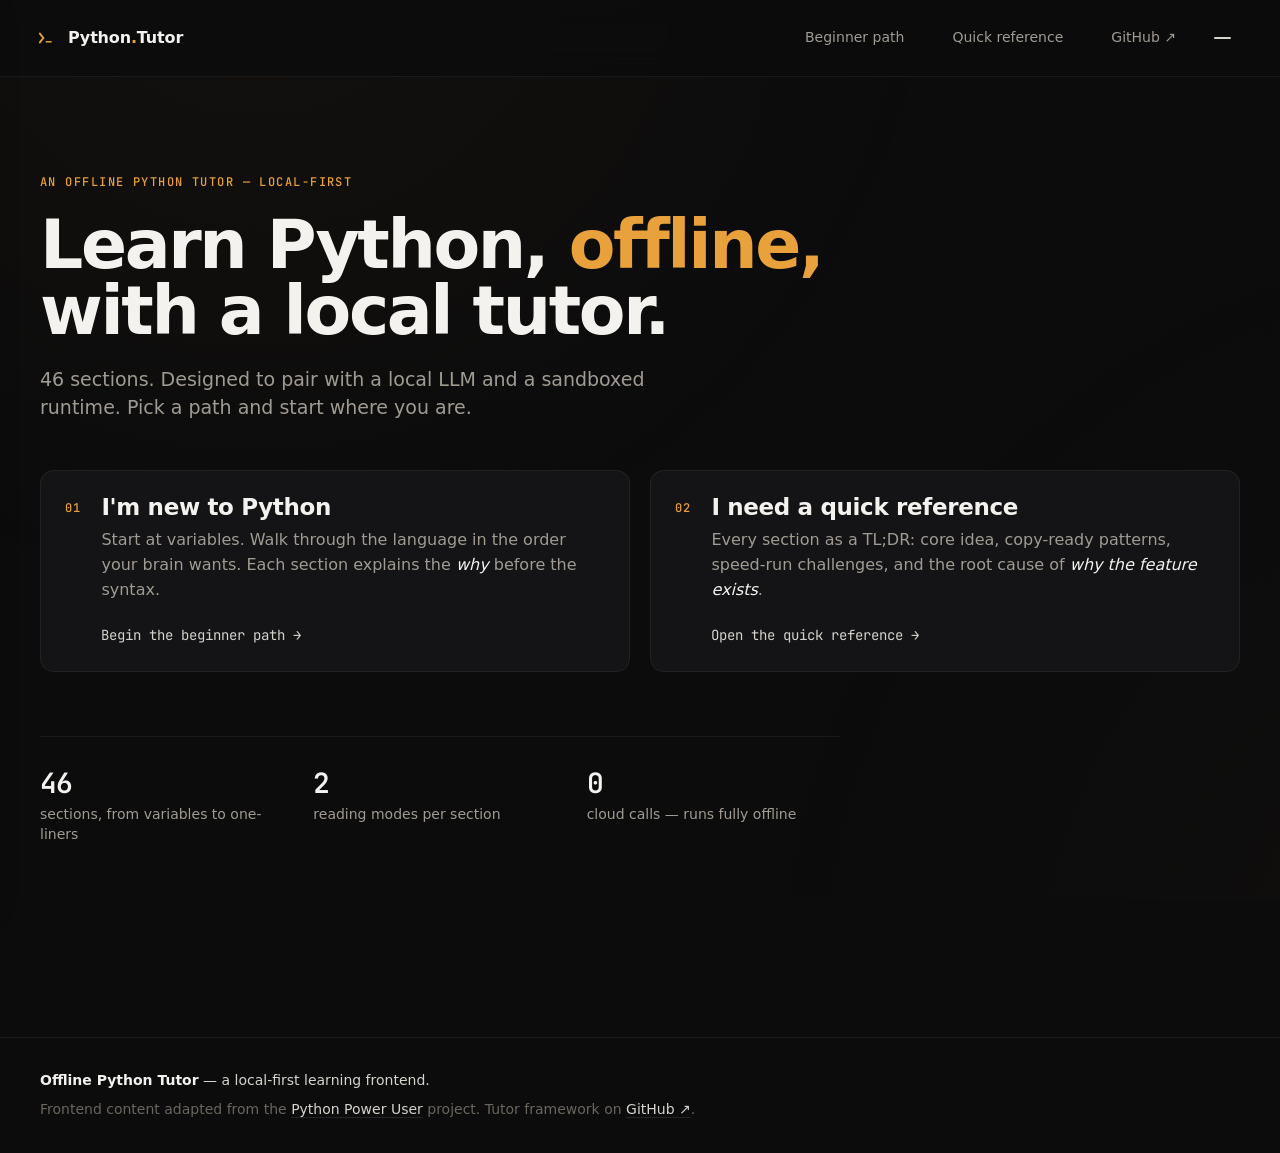
==== frontend/index.html @ 21211451 "add static PWA frontend adapted from Python Power User The frontend lives in frontend/ as a dependen" ====
<!doctype html>
<html lang="en">
<head>
<meta charset="utf-8" />
<meta name="viewport" content="width=device-width, initial-scale=1, viewport-fit=cover" />
<meta name="color-scheme" content="dark" />
<meta name="theme-color" content="#0f0f10" />
<meta name="apple-mobile-web-app-capable" content="yes" />
<meta name="apple-mobile-web-app-status-bar-style" content="black-translucent" />
<meta name="apple-mobile-web-app-title" content="PyTutor" />
<meta name="mobile-web-app-capable" content="yes" />
<meta name="application-name" content="Offline Python Tutor" />
<meta name="msapplication-TileColor" content="#0c0c0d" />
<meta name="msapplication-TileImage" content="assets/icons/icon-144x144.png" />

<title>Offline Python Tutor — a local-first learning frontend</title>
<meta name="description" content="Browser frontend for the Offline Python Tutor framework. 46 sections of Python content, two learning paths, fully offline as a PWA, designed to pair with a local LLM tutor backend." />
<meta name="keywords" content="python, python tutor, offline python, local llm, learn python, python pwa, python reference, gemma, ollama" />
<meta name="author" content="Offline Python Tutor contributors" />
<link rel="canonical" href="./" />

<!-- Open Graph / Facebook -->
<meta property="og:type" content="website" />
<meta property="og:title" content="Offline Python Tutor — local-first learning frontend" />
<meta property="og:description" content="Browser frontend for the Offline Python Tutor framework. 46 sections, two learning paths, fully offline PWA, designed to pair with a local LLM." />
<meta property="og:image" content="assets/screenshots/og-image.png" />
<meta property="og:image:width" content="1200" />
<meta property="og:image:height" content="630" />
<meta property="og:site_name" content="Offline Python Tutor" />
<meta property="og:locale" content="en_US" />

<!-- Twitter Cards -->
<meta name="twitter:card" content="summary_large_image" />
<meta name="twitter:title" content="Offline Python Tutor — local-first learning frontend" />
<meta name="twitter:description" content="46 sections. Two learning paths. Local LLM-friendly. A Python tutor frontend that runs offline." />
<meta name="twitter:image" content="assets/screenshots/og-image.png" />
<meta name="twitter:image:alt" content="Offline Python Tutor — a dark-themed local learning interface" />

<!-- Structured Data -->
<script type="application/ld+json">
{
  "@context": "https://schema.org",
  "@type": "WebApplication",
  "name": "Offline Python Tutor",
  "description": "Browser frontend for the Offline Python Tutor framework. 46 Python sections with two learning paths, runs fully offline as a PWA.",
  "applicationCategory": "EducationalApplication",
  "operatingSystem": "Any",
  "browserRequirements": "Requires JavaScript",
  "offers": {
    "@type": "Offer",
    "price": "0",
    "priceCurrency": "USD"
  },
  "isAccessibleForFree": true,
  "inLanguage": "en",
  "screenshot": "assets/screenshots/web-home.png",
  "featureList": [
    "46 Python teaching sections",
    "Two learning paths: beginner and quick reference",
    "Local-first, works offline as a PWA",
    "Pairs with a local LLM tutor backend",
    "Zero external dependencies in the browser"
  ]
}
</script>

<!-- Favicons & PWA -->
<link rel="icon" href="assets/favicon.svg" type="image/svg+xml" />
<link rel="icon" href="assets/icons/icon-96x96.png" sizes="96x96" type="image/png" />
<link rel="apple-touch-icon" href="assets/icons/apple-touch-icon.png" />
<link rel="manifest" href="manifest.json" />

<!-- Fonts: Satoshi (Fontshare) + JetBrains Mono (Google) -->
<link rel="preconnect" href="https://fonts.googleapis.com">
<link rel="preconnect" href="https://fonts.gstatic.com" crossorigin>
<link rel="preconnect" href="https://api.fontshare.com">
<link href="https://fonts.googleapis.com/css2?family=JetBrains+Mono:wght@400;500;600&display=swap" rel="stylesheet">
<link href="https://api.fontshare.com/v2/css?f[]=satoshi@400,500,700,900&display=swap" rel="stylesheet">

<link rel="stylesheet" href="base.css?v=20260416c" />
<link rel="stylesheet" href="style.css?v=20260416b" />
</head>
<body>

<!-- ============ TOP BAR ============ -->
<header class="topbar" id="topbar">
  <a class="brand" href="#/" aria-label="Offline Python Tutor home">
    <svg class="brand__mark" viewBox="0 0 64 64" aria-hidden="true">
      <path d="M18 22 L26 32 L18 42" fill="none" stroke="currentColor" stroke-width="4.5" stroke-linecap="round" stroke-linejoin="round"/>
      <rect x="31" y="39" width="14" height="3.5" rx="1" fill="currentColor"/>
    </svg>
    <span class="brand__name">Python<span class="brand__dot">.</span>Tutor</span>
  </a>
  <nav class="topbar__nav" aria-label="Primary">
    <a href="#/beginner" class="topbar__link" data-path="beginner">Beginner path</a>
    <a href="#/power" class="topbar__link" data-path="power">Quick reference</a>
    <a href="https://github.com/StewAlexander-com/python-tutor" target="_blank" rel="noopener" class="topbar__link topbar__link--ghost">
      GitHub <span aria-hidden="true">↗</span>
    </a>
  </nav>
  <button class="topbar__menu" id="menuBtn" aria-label="Open section list" aria-expanded="false" aria-controls="drawer">
    <span></span><span></span><span></span>
  </button>
</header>

<!-- ============ MOBILE / DRAWER SECTION LIST ============ -->
<div class="drawer-backdrop" id="drawerBackdrop" hidden></div>
<aside class="drawer" id="drawer" aria-label="Section list" hidden>
  <div class="drawer__head">
    <h2>Sections</h2>
    <button class="drawer__close" id="drawerClose" aria-label="Close section list">
      <svg viewBox="0 0 24 24" width="20" height="20" aria-hidden="true"><path d="M6 6l12 12M18 6L6 18" stroke="currentColor" stroke-width="2" stroke-linecap="round"/></svg>
    </button>
  </div>
  <label class="drawer__search">
    <svg viewBox="0 0 24 24" width="16" height="16" aria-hidden="true"><circle cx="11" cy="11" r="7" fill="none" stroke="currentColor" stroke-width="2"/><path d="M20 20l-3.5-3.5" stroke="currentColor" stroke-width="2" stroke-linecap="round"/></svg>
    <input type="search" id="drawerSearch" placeholder="Search 46 sections…" autocomplete="off" />
  </label>
  <nav class="drawer__list" id="drawerList" aria-label="All sections"></nav>
</aside>

<!-- ============ MAIN ============ -->
<main id="main" class="main">

  <!-- HERO / HOME ROUTE -->
  <section class="hero" id="view-home" data-view="home">
    <div class="hero__inner">
      <p class="eyebrow">An offline Python tutor — local-first</p>
      <h1 class="hero__title">
        Learn Python, <span class="amber">offline,</span><br />
        with a local tutor.
      </h1>
      <p class="hero__lede">
        46 sections. Designed to pair with a local LLM and a sandboxed runtime. Pick a path and start where you are.
      </p>

      <div class="paths">
        <a href="#/beginner" class="path path--beginner">
          <div class="path__num">01</div>
          <div class="path__body">
            <h3 class="path__title">I'm new to Python</h3>
            <p class="path__desc">
              Start at variables. Walk through the language in the order your brain wants. Each section explains the <em>why</em> before the syntax.
            </p>
            <span class="path__cta">Begin the beginner path →</span>
          </div>
        </a>

        <a href="#/power" class="path path--power">
          <div class="path__num">02</div>
          <div class="path__body">
            <h3 class="path__title">I need a quick reference</h3>
            <p class="path__desc">
              Every section as a TL;DR: core idea, copy-ready patterns, speed-run challenges, and the root cause of <em>why the feature exists</em>.
            </p>
            <span class="path__cta">Open the quick reference →</span>
          </div>
        </a>
      </div>

      <div class="hero__meta">
        <div class="meta">
          <div class="meta__k">46</div>
          <div class="meta__v">sections, from variables to one-liners</div>
        </div>
        <div class="meta">
          <div class="meta__k">2</div>
          <div class="meta__v">reading modes per section</div>
        </div>
        <div class="meta">
          <div class="meta__k">0</div>
          <div class="meta__v">cloud calls — runs fully offline</div>
        </div>
      </div>
    </div>
  </section>

  <!-- SECTION BROWSER (beginner or power) -->
  <section class="browser" id="view-browser" data-view="browser" hidden>
    <div class="browser__head">
      <p class="eyebrow" id="browserEyebrow">Beginner path</p>
      <h2 class="browser__title" id="browserTitle">The 46 sections</h2>
      <p class="browser__lede" id="browserLede">
        Each card shows the core goal. Tap one to read.
      </p>
      <div class="browser__tools">
        <label class="search">
          <svg viewBox="0 0 24 24" width="16" height="16" aria-hidden="true"><circle cx="11" cy="11" r="7" fill="none" stroke="currentColor" stroke-width="2"/><path d="M20 20l-3.5-3.5" stroke="currentColor" stroke-width="2" stroke-linecap="round"/></svg>
          <input type="search" id="browserSearch" placeholder="Filter sections…" autocomplete="off" />
        </label>
        <div class="toggle" role="tablist" aria-label="Reading mode">
          <button class="toggle__btn" role="tab" data-mode="beginner" aria-selected="true">Beginner</button>
          <button class="toggle__btn" role="tab" data-mode="power" aria-selected="false">Power user</button>
        </div>
      </div>
    </div>
    <div class="browser__groups" id="browserGroups" aria-live="polite"></div>
  </section>

  <!-- SECTION VIEW -->
  <article class="section" id="view-section" data-view="section" hidden>
    <header class="section__head">
      <div class="section__crumbs">
        <a href="#/" class="crumb">Home</a>
        <span class="crumb__sep">/</span>
        <a href="#/beginner" class="crumb" id="crumbPath">Beginner</a>
        <span class="crumb__sep">/</span>
        <span class="crumb__cur" id="crumbTitle">Section</span>
      </div>
      <p class="section__num" id="secNum">Section 01</p>
      <h1 class="section__title" id="secTitle">Title</h1>
      <p class="section__why" id="secWhy">Why this matters…</p>

      <div class="tabs" role="tablist" aria-label="Reading mode">
        <button class="tabs__btn" role="tab" data-tab="teaching" aria-selected="true">Teaching</button>
        <button class="tabs__btn" role="tab" data-tab="reference" aria-selected="false">Quick reference</button>
      </div>
    </header>

    <div class="section__body" id="secBody">
      <!-- rendered by app.js -->
    </div>

    <nav class="section__nav" aria-label="Section navigation">
      <a href="#" class="secnav secnav--prev" id="secPrev">
        <span class="secnav__label">Previous</span>
        <span class="secnav__title">—</span>
      </a>
      <a href="#" class="secnav secnav--next" id="secNext">
        <span class="secnav__label">Next</span>
        <span class="secnav__title">—</span>
      </a>
    </nav>
  </article>

</main>

<footer class="footer">
  <div class="footer__inner">
    <p class="footer__line">
      <strong>Offline Python Tutor</strong> — a local-first learning frontend.
    </p>
    <p class="footer__line footer__muted">
      Frontend content adapted from the
      <a href="https://github.com/StewAlexander-com/Python-Power-User" target="_blank" rel="noopener">Python Power User</a>
      project. Tutor framework on
      <a href="https://github.com/StewAlexander-com/python-tutor" target="_blank" rel="noopener">GitHub ↗</a>.
    </p>
  </div>
</footer>

<!-- Hidden noscript fallback -->
<noscript>
  <div class="noscript">
    This site reads <code>content/sections.json</code> with JavaScript to render 46 Python sections.
    Enable JavaScript, or browse the raw JSON directly.
  </div>
</noscript>

<script src="app.js?v=20260416" defer></script>

<!-- Service Worker Registration + Cache Bust -->
<script>
if ('serviceWorker' in navigator) {
  window.addEventListener('load', () => {
    navigator.serviceWorker.register('./sw.js')
      .then(reg => {
        // Check for updates every 30 min
        setInterval(() => reg.update(), 30 * 60 * 1000);
        // Force update on activation
        reg.addEventListener('updatefound', () => {
          const newSW = reg.installing;
          newSW.addEventListener('statechange', () => {
            if (newSW.state === 'activated') {
              // New SW active — reload only if user isn't mid-read
              if (document.hidden) location.reload();
            }
          });
        });
      })
      .catch(err => console.warn('SW registration failed:', err));
  });
}
</script>
</body>
</html>
---- frontend/base.css ----
/* =========================================================
   base.css — Offline Python Tutor (adapted from Python Power User)
   Design tokens, reset, typography primitives
   Dark-mode first. Single, considered palette.
   ========================================================= */

:root {
  /* Surfaces (dark) */
  --bg-0:   #0c0c0d;   /* deepest — page */
  --bg-1:   #141416;   /* elevated surfaces (cards) */
  --bg-2:   #1c1c1f;   /* hovered / inset */
  --bg-3:   #26262a;   /* deeper inset — code */

  /* Ink */
  --ink-0:  #f4f2ee;   /* primary text */
  --ink-1:  #d6d3cd;   /* body */
  --ink-2:  #a09b92;   /* muted */
  --ink-3:  #6a655d;   /* subtle, dividers-as-text */

  /* Lines */
  --line-1: rgba(255,255,255,0.06);
  --line-2: rgba(255,255,255,0.10);
  --line-focus: rgba(232,161,59,0.45);

  /* Accent — warm amber (Python-yellow's calmer cousin) */
  --amber:      #e8a13b;
  --amber-soft: #f1b55a;
  --amber-deep: #b87a22;
  --amber-wash: rgba(232,161,59,0.10);

  /* Secondary accents (used sparingly) */
  --leaf:   #7aa36b;   /* for "ok", #? prompts */
  --rust:   #c46e4e;   /* for warnings in code annotations */

  /* Code-token palette (restrained, not rainbow) */
  --t-kw:      #d49a4b;   /* keywords: def, return, if */
  --t-builtin: #c8b88a;   /* builtins: print, len */
  --t-str:     #9ab88d;   /* strings */
  --t-num:     #d98f6c;   /* numbers */
  --t-com:     #6a655d;   /* comments */
  --t-fn:      #e8d9a1;   /* function call names */
  --t-op:      #a09b92;   /* operators */
  --t-punc:    #8a857c;   /* punctuation */

  /* Type scale */
  --font-sans: 'Satoshi', -apple-system, BlinkMacSystemFont, 'Segoe UI', system-ui, sans-serif;
  --font-mono: 'JetBrains Mono', ui-monospace, SFMono-Regular, 'SF Mono', Menlo, Consolas, monospace;

  --text-xs:    0.75rem;   /* 12 */
  --text-sm:    0.875rem;  /* 14 */
  --text-base:  1rem;      /* 16 */
  --text-md:    1.0625rem; /* 17 — body on desktop */
  --text-lg:    1.1875rem; /* 19 */
  --text-xl:    1.4375rem; /* 23 */
  --text-2xl:   1.75rem;   /* 28 */
  --text-3xl:   2.25rem;   /* 36 */
  --text-4xl:   3rem;      /* 48 */
  --text-hero:  clamp(2.25rem, 6.2vw, 4.25rem);

  /* Spacing */
  --sp-1: 0.25rem;
  --sp-2: 0.5rem;
  --sp-3: 0.75rem;
  --sp-4: 1rem;
  --sp-5: 1.25rem;
  --sp-6: 1.5rem;
  --sp-7: 2rem;
  --sp-8: 2.5rem;
  --sp-9: 3rem;
  --sp-10: 4rem;
  --sp-12: 6rem;

  /* Radii */
  --r-sm: 6px;
  --r-md: 10px;
  --r-lg: 14px;
  --r-xl: 20px;
  --r-pill: 999px;

  /* Shadows */
  --shadow-pop: 0 10px 30px rgba(0,0,0,0.35);
  --shadow-card: 0 1px 0 rgba(255,255,255,0.02) inset, 0 12px 24px -18px rgba(0,0,0,0.6);

  /* Layout */
  --page-max: 1200px;
  --prose-max: 68ch;
  --radius-card: 14px;

  /* Motion */
  --ease: cubic-bezier(0.2, 0.7, 0.2, 1);
  --dur-1: 140ms;
  --dur-2: 240ms;
  --dur-3: 420ms;
}

/* ---------- Reset ---------- */
*, *::before, *::after { box-sizing: border-box; }
html { -webkit-text-size-adjust: 100%; text-size-adjust: 100%; }
body, h1, h2, h3, h4, p, figure, blockquote, dl, dd, ul, ol { margin: 0; }
ul, ol { padding: 0; list-style: none; }
img, svg, video { display: block; max-width: 100%; }
button, input, textarea, select { font: inherit; color: inherit; }
button { background: none; border: 0; cursor: pointer; padding: 0; }
a { color: inherit; text-decoration: none; }
:focus-visible { outline: 2px solid var(--line-focus); outline-offset: 2px; border-radius: 4px; }

/* ---------- Base ---------- */
html, body {
  background: var(--bg-0);
  color: var(--ink-1);
  font-family: var(--font-sans);
  font-size: var(--text-base);
  line-height: 1.55;
  -webkit-font-smoothing: antialiased;
  -moz-osx-font-smoothing: grayscale;
  text-rendering: optimizeLegibility;
  font-feature-settings: "ss01", "ss02", "cv11";
}

/* Subtle noise/grain on body, barely visible, prevents flat feel */
body::before {
  content: "";
  position: fixed;
  inset: 0;
  pointer-events: none;
  background-image: radial-gradient(circle at 20% -10%, rgba(232,161,59,0.04), transparent 50%),
                    radial-gradient(circle at 120% 110%, rgba(232,161,59,0.025), transparent 45%);
  z-index: 0;
}

h1, h2, h3, h4 {
  font-family: var(--font-sans);
  color: var(--ink-0);
  letter-spacing: -0.015em;
  line-height: 1.1;
  font-weight: 700;
}
h1 { font-weight: 900; letter-spacing: -0.025em; }

p { color: var(--ink-1); }
strong { color: var(--ink-0); font-weight: 700; }
em { color: var(--ink-0); font-style: italic; }

code, kbd, samp, pre {
  font-family: var(--font-mono);
  font-size: 0.93em;
  font-variant-ligatures: none;
}

/* Inline code (inside prose) */
p > code, li > code, .prose code:not(pre code), .inline-code {
  background: var(--bg-2);
  color: var(--amber-soft);
  border: 1px solid var(--line-1);
  padding: 0.10em 0.38em;
  border-radius: 5px;
  font-size: 0.88em;
  white-space: nowrap;
}
/* Long inline code must wrap on small screens instead of overflowing */
@media (max-width: 759px) {
  p > code, li > code, .prose code:not(pre code), .inline-code {
    white-space: normal;
    overflow-wrap: break-word;
    word-break: break-word;
  }
}

a { color: var(--ink-0); border-bottom: 1px solid var(--line-2); transition: color var(--dur-1) var(--ease), border-color var(--dur-1) var(--ease); }
a:hover { color: var(--amber); border-bottom-color: var(--amber); }

/* Utility */
.eyebrow {
  font-family: var(--font-mono);
  font-size: var(--text-xs);
  letter-spacing: 0.12em;
  text-transform: uppercase;
  color: var(--amber);
  font-weight: 500;
}

.amber { color: var(--amber); }

/* Scrollbar — subtle */
* { scrollbar-width: thin; scrollbar-color: var(--bg-3) transparent; }
*::-webkit-scrollbar { width: 10px; height: 10px; }
*::-webkit-scrollbar-track { background: transparent; }
*::-webkit-scrollbar-thumb { background: var(--bg-3); border-radius: 10px; border: 2px solid transparent; background-clip: padding-box; }
*::-webkit-scrollbar-thumb:hover { background: var(--ink-3); background-clip: padding-box; border: 2px solid transparent; }

/* Respect reduced motion */
@media (prefers-reduced-motion: reduce) {
  *, *::before, *::after {
    animation-duration: 0.01ms !important;
    transition-duration: 0.01ms !important;
  }
}
---- frontend/style.css ----
/* =========================================================
   style.css — Offline Python Tutor (adapted from Python Power User)
   Component styles: topbar, drawer, hero, browser, section
   ========================================================= */

/* ============ TOPBAR ============ */
.topbar {
  position: sticky;
  top: 0;
  z-index: 40;
  display: grid;
  grid-template-columns: auto 1fr auto;
  align-items: center;
  gap: var(--sp-4);
  padding: var(--sp-3) var(--sp-5);
  padding-top: calc(var(--sp-3) + env(safe-area-inset-top, 0px));
  padding-left: calc(var(--sp-5) + env(safe-area-inset-left, 0px));
  padding-right: calc(var(--sp-5) + env(safe-area-inset-right, 0px));
  background: color-mix(in oklab, var(--bg-0) 85%, transparent);
  backdrop-filter: saturate(140%) blur(14px);
  -webkit-backdrop-filter: saturate(140%) blur(14px);
  border-bottom: 1px solid var(--line-1);
}

.brand {
  display: inline-flex;
  align-items: center;
  gap: var(--sp-2);
  color: var(--ink-0);
  border-bottom: 0;
  font-weight: 700;
  letter-spacing: -0.01em;
}
.brand:hover { color: var(--ink-0); }
.brand__mark {
  width: 28px; height: 28px;
  color: var(--amber);
  flex-shrink: 0;
}
.brand__name { font-size: var(--text-base); }
.brand__dot { color: var(--amber); }

.topbar__nav {
  display: none;
  gap: var(--sp-6);
  justify-self: end;
  align-items: center;
}
.topbar__link {
  border-bottom: 0;
  color: var(--ink-2);
  font-size: var(--text-sm);
  padding: var(--sp-2) var(--sp-3);
  border-radius: var(--r-sm);
  transition: color var(--dur-1) var(--ease), background var(--dur-1) var(--ease);
}
.topbar__link:hover {
  color: var(--ink-0);
  background: var(--bg-2);
}
.topbar__link--active { color: var(--amber); }
.topbar__link--ghost { color: var(--ink-2); }

.topbar__menu {
  display: inline-flex;
  flex-direction: column;
  justify-content: space-between;
  width: 44px;
  height: 44px;
  padding: 12px 10px;
  border-radius: var(--r-md);
  justify-self: end;
  transition: background var(--dur-1) var(--ease);
}
.topbar__menu:hover { background: var(--bg-2); }
.topbar__menu span {
  display: block;
  height: 2px;
  background: var(--ink-1);
  border-radius: 2px;
  transition: transform var(--dur-2) var(--ease), opacity var(--dur-1) var(--ease);
}
.topbar__menu span:nth-child(2) { width: 72%; }
.topbar__menu[aria-expanded="true"] span:nth-child(1) { transform: translateY(8px) rotate(45deg); }
.topbar__menu[aria-expanded="true"] span:nth-child(2) { opacity: 0; }
.topbar__menu[aria-expanded="true"] span:nth-child(3) { transform: translateY(-8px) rotate(-45deg); }

@media (min-width: 760px) {
  .topbar { padding: var(--sp-4) var(--sp-7); padding-top: calc(var(--sp-4) + env(safe-area-inset-top, 0px)); }
  .topbar__nav { display: inline-flex; gap: var(--sp-4); }
}
@media (min-width: 960px) {
  .topbar__nav { gap: var(--sp-6); }
}

/* ============ DRAWER (section list) ============ */
.drawer-backdrop {
  position: fixed;
  inset: 0;
  background: rgba(0,0,0,0.55);
  backdrop-filter: blur(3px);
  -webkit-backdrop-filter: blur(3px);
  z-index: 50;
  opacity: 0;
  transition: opacity var(--dur-2) var(--ease);
}
.drawer-backdrop.is-open { opacity: 1; }

.drawer {
  position: fixed;
  top: 0; bottom: 0;
  left: 0;
  width: min(360px, 88vw);
  background: var(--bg-1);
  border-right: 1px solid var(--line-2);
  z-index: 60;
  display: flex;
  flex-direction: column;
  transform: translateX(-105%);
  transition: transform var(--dur-3) var(--ease);
  box-shadow: var(--shadow-pop);
}
.drawer.is-open { transform: translateX(0); }

.drawer__head {
  display: flex;
  align-items: center;
  justify-content: space-between;
  padding: var(--sp-5) var(--sp-5) var(--sp-3);
  padding-top: calc(var(--sp-5) + env(safe-area-inset-top, 0px));
  border-bottom: 1px solid var(--line-1);
}
.drawer__head h2 {
  font-size: var(--text-base);
  font-family: var(--font-mono);
  font-weight: 500;
  letter-spacing: 0.1em;
  text-transform: uppercase;
  color: var(--ink-2);
}
.drawer__close {
  width: 40px; height: 40px;
  display: inline-flex;
  align-items: center;
  justify-content: center;
  color: var(--ink-1);
  border-radius: var(--r-sm);
  transition: background var(--dur-1) var(--ease);
}
.drawer__close:hover { background: var(--bg-2); color: var(--ink-0); }

.drawer__search,
.search {
  display: flex;
  align-items: center;
  gap: var(--sp-2);
  margin: var(--sp-4) var(--sp-5);
  padding: var(--sp-3) var(--sp-4);
  background: var(--bg-2);
  border: 1px solid var(--line-1);
  border-radius: var(--r-md);
  color: var(--ink-2);
  transition: border-color var(--dur-1) var(--ease), background var(--dur-1) var(--ease);
}
.drawer__search:focus-within,
.search:focus-within { border-color: var(--amber-deep); background: var(--bg-1); color: var(--ink-0); outline: none; }

.drawer__search svg, .search svg { color: var(--ink-2); flex-shrink: 0; }
.drawer__search input, .search input {
  flex: 1;
  background: transparent;
  border: 0;
  outline: none;
  color: var(--ink-0);
  font-size: var(--text-sm);
  min-width: 0;
}
.drawer__search input::placeholder, .search input::placeholder { color: var(--ink-3); }

.drawer__list {
  flex: 1;
  overflow-y: auto;
  padding: var(--sp-2) var(--sp-3) var(--sp-6);
}
.drawer__item {
  display: flex;
  gap: var(--sp-3);
  align-items: baseline;
  padding: var(--sp-3) var(--sp-4);
  border-radius: var(--r-md);
  color: var(--ink-1);
  border-bottom: 0;
  transition: background var(--dur-1) var(--ease), color var(--dur-1) var(--ease);
  min-height: 44px;
  line-height: 1.3;
}
.drawer__item:hover { background: var(--bg-2); color: var(--ink-0); }
.drawer__item.is-active { background: var(--amber-wash); color: var(--amber); }
.drawer__item.is-active .drawer__item-num { color: var(--amber); }
.drawer__item-num {
  font-family: var(--font-mono);
  font-size: var(--text-xs);
  color: var(--ink-3);
  width: 2ch;
  text-align: right;
  flex-shrink: 0;
}
.drawer__item-title { font-size: var(--text-sm); font-weight: 500; }
.drawer__empty {
  padding: var(--sp-6);
  text-align: center;
  color: var(--ink-3);
  font-size: var(--text-sm);
}

/* ============ MAIN / LAYOUT ============ */
.main {
  position: relative;
  z-index: 1;
  min-height: calc(100vh - 72px);
}

/* ============ HERO ============ */
.hero {
  padding: var(--sp-10) var(--sp-5) var(--sp-10);
  position: relative;
}
.hero__inner {
  max-width: var(--page-max);
  margin: 0 auto;
}
.hero .eyebrow { margin-bottom: var(--sp-5); }
.hero__title {
  font-size: var(--text-hero);
  line-height: 0.98;
  letter-spacing: -0.035em;
  color: var(--ink-0);
  margin-bottom: var(--sp-5);
  max-width: 18ch;
}
.hero__lede {
  font-size: var(--text-lg);
  color: var(--ink-2);
  max-width: 52ch;
  margin-bottom: var(--sp-9);
  line-height: 1.5;
}

.paths {
  display: grid;
  grid-template-columns: 1fr;
  gap: var(--sp-4);
  margin-bottom: var(--sp-10);
}
@media (min-width: 760px) {
  .paths { grid-template-columns: 1fr 1fr; gap: var(--sp-5); }
}

.path {
  display: grid;
  grid-template-columns: auto 1fr;
  gap: var(--sp-5);
  padding: var(--sp-6) var(--sp-6);
  background: var(--bg-1);
  border: 1px solid var(--line-1);
  border-radius: var(--radius-card);
  color: var(--ink-0);
  border-bottom: 1px solid var(--line-1);
  transition: transform var(--dur-2) var(--ease), border-color var(--dur-2) var(--ease), background var(--dur-2) var(--ease);
  position: relative;
  overflow: hidden;
}
.path:hover {
  border-color: var(--amber-deep);
  background: var(--bg-2);
  transform: translateY(-2px);
  color: var(--ink-0);
}
.path:hover .path__cta { color: var(--amber); }
.path__num {
  font-family: var(--font-mono);
  font-size: var(--text-xs);
  color: var(--amber);
  letter-spacing: 0.1em;
  padding-top: 4px;
  font-weight: 500;
}
.path__title {
  font-size: var(--text-xl);
  margin-bottom: var(--sp-2);
  color: var(--ink-0);
}
.path__desc {
  color: var(--ink-2);
  font-size: var(--text-base);
  margin-bottom: var(--sp-5);
  line-height: 1.55;
}
.path__cta {
  display: inline-block;
  font-family: var(--font-mono);
  font-size: var(--text-sm);
  color: var(--ink-1);
  transition: color var(--dur-1) var(--ease);
}

.hero__meta {
  display: grid;
  grid-template-columns: 1fr;
  gap: var(--sp-5);
  padding-top: var(--sp-7);
  border-top: 1px solid var(--line-1);
  max-width: 800px;
}
@media (min-width: 640px) { .hero__meta { grid-template-columns: repeat(3, 1fr); } }
.meta__k {
  font-family: var(--font-mono);
  font-size: var(--text-2xl);
  color: var(--ink-0);
  font-weight: 600;
  letter-spacing: -0.02em;
  line-height: 1;
  margin-bottom: var(--sp-2);
}
.meta__v {
  color: var(--ink-2);
  font-size: var(--text-sm);
  line-height: 1.4;
}

@media (min-width: 900px) {
  .hero { padding: var(--sp-12) var(--sp-8) var(--sp-12); }
}

/* ============ BROWSER ============ */
.browser {
  padding: var(--sp-8) var(--sp-5) var(--sp-12);
  max-width: var(--page-max);
  margin: 0 auto;
}
.browser__head { margin-bottom: var(--sp-8); }
.browser__title {
  font-size: clamp(2rem, 5vw, 2.75rem);
  letter-spacing: -0.025em;
  margin: var(--sp-2) 0 var(--sp-3);
}
.browser__lede { color: var(--ink-2); font-size: var(--text-md); max-width: 60ch; margin-bottom: var(--sp-6); }
.browser__tools {
  display: flex;
  flex-wrap: wrap;
  gap: var(--sp-3);
  align-items: stretch;
}
.browser__tools .search { margin: 0; flex: 1 1 260px; max-width: 420px; }

.toggle {
  display: inline-flex;
  padding: 4px;
  background: var(--bg-1);
  border: 1px solid var(--line-1);
  border-radius: var(--r-pill);
}
.toggle__btn {
  padding: var(--sp-2) var(--sp-4);
  font-size: var(--text-sm);
  font-weight: 500;
  color: var(--ink-2);
  border-radius: var(--r-pill);
  min-height: 36px;
  transition: color var(--dur-1) var(--ease), background var(--dur-1) var(--ease);
}
.toggle__btn[aria-selected="true"] {
  background: var(--amber);
  color: #151211;
}
.toggle__btn[aria-selected="false"]:hover { color: var(--ink-0); }

.browser__group { margin-top: var(--sp-8); }
.browser__group-title {
  font-family: var(--font-mono);
  font-size: var(--text-xs);
  letter-spacing: 0.14em;
  text-transform: uppercase;
  color: var(--ink-3);
  margin-bottom: var(--sp-4);
  padding-bottom: var(--sp-3);
  border-bottom: 1px solid var(--line-1);
}
.browser__grid {
  display: grid;
  grid-template-columns: 1fr;
  gap: var(--sp-3);
}
@media (min-width: 640px) { .browser__grid { grid-template-columns: repeat(2, 1fr); gap: var(--sp-4); } }
@media (min-width: 1000px) { .browser__grid { grid-template-columns: repeat(3, 1fr); } }

.card {
  display: block;
  padding: var(--sp-5);
  background: var(--bg-1);
  border: 1px solid var(--line-1);
  border-radius: var(--radius-card);
  color: var(--ink-0);
  border-bottom: 1px solid var(--line-1);
  transition: border-color var(--dur-2) var(--ease), transform var(--dur-2) var(--ease), background var(--dur-2) var(--ease);
  position: relative;
  min-height: 140px;
}
.card:hover {
  border-color: var(--amber-deep);
  transform: translateY(-1px);
  background: var(--bg-2);
  color: var(--ink-0);
}
.card__head {
  display: flex;
  justify-content: space-between;
  align-items: baseline;
  gap: var(--sp-3);
  margin-bottom: var(--sp-3);
}
.card__num {
  font-family: var(--font-mono);
  font-size: var(--text-xs);
  color: var(--amber);
  letter-spacing: 0.08em;
}
.card__tag {
  font-family: var(--font-mono);
  font-size: 0.65rem;
  color: var(--ink-3);
  letter-spacing: 0.1em;
  text-transform: uppercase;
}
.card__title {
  font-size: var(--text-lg);
  color: var(--ink-0);
  margin-bottom: var(--sp-3);
  font-weight: 700;
  letter-spacing: -0.01em;
}
.card__desc {
  color: var(--ink-2);
  font-size: var(--text-sm);
  line-height: 1.5;
}

/* ============ SECTION VIEW ============ */
.section {
  max-width: var(--page-max);
  margin: 0 auto;
  padding: var(--sp-7) var(--sp-5) var(--sp-12);
}
@media (min-width: 900px) { .section { padding: var(--sp-10) var(--sp-8) var(--sp-12); } }

.section__head {
  max-width: var(--prose-max);
  margin: 0 auto var(--sp-8);
}
.section__crumbs {
  display: flex;
  flex-wrap: wrap;
  gap: var(--sp-2);
  font-family: var(--font-mono);
  font-size: var(--text-xs);
  color: var(--ink-3);
  margin-bottom: var(--sp-6);
}
.crumb { border-bottom: 0; color: var(--ink-2); }
.crumb:hover { color: var(--amber); }
.crumb__sep { color: var(--ink-3); }
.crumb__cur { color: var(--ink-0); }

.section__num {
  font-family: var(--font-mono);
  font-size: var(--text-xs);
  color: var(--amber);
  letter-spacing: 0.14em;
  text-transform: uppercase;
  margin-bottom: var(--sp-3);
}
.section__title {
  font-size: clamp(2rem, 5.5vw, 3.25rem);
  letter-spacing: -0.03em;
  margin-bottom: var(--sp-5);
  line-height: 1.02;
}
.section__why {
  font-size: var(--text-lg);
  color: var(--ink-1);
  line-height: 1.55;
  margin-bottom: var(--sp-6);
  max-width: 58ch;
}

.tabs {
  display: inline-flex;
  padding: 4px;
  background: var(--bg-1);
  border: 1px solid var(--line-1);
  border-radius: var(--r-pill);
}
.tabs__btn {
  padding: var(--sp-2) var(--sp-5);
  font-size: var(--text-sm);
  font-weight: 500;
  color: var(--ink-2);
  border-radius: var(--r-pill);
  min-height: 40px;
  transition: color var(--dur-1) var(--ease), background var(--dur-1) var(--ease);
}
.tabs__btn[aria-selected="true"] { background: var(--amber); color: #151211; }
.tabs__btn[aria-selected="false"]:hover { color: var(--ink-0); }

/* ------------- Section body (rendered) ------------- */
.section__body {
  max-width: var(--prose-max);
  margin: 0 auto;
}
.section__body > * + * { margin-top: var(--sp-6); }

.lede-card {
  padding: var(--sp-5) var(--sp-6);
  background: var(--amber-wash);
  border-left: 3px solid var(--amber);
  border-radius: 0 var(--r-md) var(--r-md) 0;
}
.lede-card .eyebrow { margin-bottom: var(--sp-2); }
.lede-card p + p { margin-top: var(--sp-3); }
.lede-card p, .lede-card li { color: var(--ink-0); font-size: var(--text-md); line-height: 1.6; }
.lede-card ul { margin-top: var(--sp-2); padding-left: 1.1em; list-style: disc; color: var(--ink-1); }
.lede-card li { margin-bottom: 4px; }

.h-sub {
  font-family: var(--font-mono);
  font-size: var(--text-xs);
  letter-spacing: 0.14em;
  text-transform: uppercase;
  color: var(--amber);
  font-weight: 500;
  display: flex; align-items: center; gap: var(--sp-3);
  margin-top: var(--sp-9) !important;
  margin-bottom: var(--sp-4);
}
.h-sub::after {
  content: "";
  flex: 1;
  height: 1px;
  background: var(--line-1);
}

.prose p {
  font-size: var(--text-md);
  line-height: 1.7;
  color: var(--ink-1);
  max-width: 62ch;
}
.prose p + p { margin-top: var(--sp-4); }
.prose ol, .prose ul { padding-left: 1.25em; color: var(--ink-1); }
.prose ol { list-style: decimal; }
.prose ul { list-style: disc; }
.prose li { margin-bottom: var(--sp-2); line-height: 1.6; }
.prose li::marker { color: var(--ink-3); }

.prompt {
  display: grid;
  grid-template-columns: auto 1fr;
  gap: var(--sp-4);
  padding: var(--sp-4) var(--sp-5);
  background: var(--bg-1);
  border: 1px solid var(--line-1);
  border-left: 3px solid var(--leaf);
  border-radius: 0 var(--r-md) var(--r-md) 0;
  color: var(--ink-0);
  font-size: var(--text-md);
  line-height: 1.5;
}
.prompt__mark {
  font-family: var(--font-mono);
  color: var(--leaf);
  font-weight: 600;
  font-size: var(--text-sm);
  letter-spacing: 0.05em;
}

.prompt--warn { border-left-color: var(--rust); }
.prompt--warn .prompt__mark { color: var(--rust); }

/* sub-heading inside a walk-through (from #* markers in code) */
.block-sub {
  font-family: var(--font-mono);
  font-size: var(--text-xs);
  letter-spacing: 0.12em;
  text-transform: uppercase;
  color: var(--ink-2);
  margin: var(--sp-5) 0 var(--sp-2);
  font-weight: 500;
  padding-bottom: var(--sp-2);
  border-bottom: 1px dashed var(--line-1);
}
.prose > .block-sub:first-child { margin-top: 0; }

/* ------------- Code block ------------- */
.codeblock {
  position: relative;
  background: var(--bg-1);
  border: 1px solid var(--line-1);
  border-radius: var(--r-md);
  overflow: hidden;
  margin: 0;
}
.codeblock__head {
  display: flex;
  justify-content: space-between;
  align-items: center;
  padding: var(--sp-2) var(--sp-4);
  border-bottom: 1px solid var(--line-1);
  background: var(--bg-2);
  font-family: var(--font-mono);
  font-size: var(--text-xs);
  color: var(--ink-3);
}
.codeblock__label { letter-spacing: 0.08em; text-transform: uppercase; }
.codeblock__copy {
  color: var(--ink-2);
  font-size: var(--text-xs);
  font-family: var(--font-mono);
  padding: 4px 8px;
  border-radius: var(--r-sm);
  transition: color var(--dur-1) var(--ease), background var(--dur-1) var(--ease);
}
.codeblock__copy:hover { color: var(--amber); background: var(--bg-3); }

.codeblock pre {
  position: relative;
  margin: 0;
  padding: var(--sp-4) var(--sp-5);
  overflow-x: auto;
  font-size: 0.86rem;
  line-height: 1.65;
  color: var(--ink-1);
  tab-size: 4;
}
.codeblock pre code { white-space: pre; display: block; min-width: max-content; }

/* ---- Scroll-hint chevron for overflowing code blocks ---- */
.codeblock__scroll-hint {
  position: absolute;
  right: 1px;  /* inside the border */
  top: calc(1px + 2.1rem); /* clear the header bar */
  bottom: 1px;
  width: 44px;
  pointer-events: none;
  display: flex;
  align-items: center;
  justify-content: flex-end;
  padding-right: 6px;
  background: linear-gradient(to right, transparent 0%, var(--bg-1) 60%);
  border-radius: 0 0 var(--r-md) 0;
  opacity: 1;
  transition: opacity 0.3s ease;
  z-index: 2;
}
.codeblock__scroll-hint.is-hidden { opacity: 0; pointer-events: none; }
.codeblock__scroll-hint svg {
  width: 20px;
  height: 20px;
  color: var(--amber);
  opacity: 0.7;
  animation: scrollhint-bounce 1.5s ease-in-out infinite;
  filter: drop-shadow(0 0 3px rgba(0,0,0,0.6));
  pointer-events: auto;
  cursor: pointer;
}
@keyframes scrollhint-bounce {
  0%, 100% { transform: translateX(0); }
  50%      { transform: translateX(4px); }
}
/* Hide on wider screens — desktop users know to scroll */
@media (min-width: 760px) {
  .codeblock__scroll-hint { display: none; }
}

/* Syntax tokens */
.tok-kw      { color: var(--t-kw); font-weight: 600; }
.tok-builtin { color: var(--t-builtin); }
.tok-str     { color: var(--t-str); }
.tok-num     { color: var(--t-num); }
.tok-com     { color: var(--t-com); font-style: italic; }
.tok-fn      { color: var(--t-fn); }
.tok-op      { color: var(--t-op); }
.tok-punc    { color: var(--t-punc); }
.tok-dec     { color: var(--amber); }

/* Try this, speed run, etc. */
.exerciselist {
  background: var(--bg-1);
  border: 1px solid var(--line-1);
  border-radius: var(--r-md);
  padding: var(--sp-5) var(--sp-6) var(--sp-5) calc(var(--sp-6) + 1.2em);
  counter-reset: ex;
  list-style: none;
}
.exerciselist li {
  position: relative;
  padding-left: 0.5em;
  margin-bottom: var(--sp-4);
  color: var(--ink-1);
  font-size: var(--text-md);
  line-height: 1.6;
  counter-increment: ex;
}
.exerciselist li:last-child { margin-bottom: 0; }
.exerciselist li::before {
  content: counter(ex, decimal-leading-zero);
  position: absolute;
  left: -2em;
  top: 0;
  font-family: var(--font-mono);
  color: var(--amber);
  font-size: var(--text-xs);
  font-weight: 500;
}

.tldr {
  padding: var(--sp-6);
  background: linear-gradient(180deg, var(--amber-wash), transparent);
  border: 1px solid var(--amber-deep);
  border-radius: var(--r-lg);
}
.tldr__label {
  font-family: var(--font-mono);
  font-size: var(--text-xs);
  letter-spacing: 0.14em;
  text-transform: uppercase;
  color: var(--amber);
  margin-bottom: var(--sp-3);
  font-weight: 500;
}
.tldr p { color: var(--ink-0); font-size: var(--text-lg); line-height: 1.5; }
.tldr p + p { margin-top: var(--sp-3); }

.rootcause {
  padding: var(--sp-5) var(--sp-6);
  background: var(--bg-1);
  border: 1px solid var(--line-1);
  border-radius: var(--r-md);
}
.rootcause h4 {
  font-family: var(--font-mono);
  font-size: var(--text-xs);
  letter-spacing: 0.12em;
  text-transform: uppercase;
  color: var(--ink-3);
  margin-bottom: var(--sp-3);
  font-weight: 500;
}
.rootcause p { color: var(--ink-1); font-size: var(--text-md); line-height: 1.65; }

.pending {
  padding: var(--sp-6);
  background: var(--bg-1);
  border: 1px dashed var(--line-2);
  border-radius: var(--r-md);
  color: var(--ink-2);
  font-size: var(--text-sm);
  text-align: center;
}
.pending strong { color: var(--ink-0); }

/* ============ SECTION NAV (prev/next) ============ */
.section__nav {
  max-width: var(--prose-max);
  margin: var(--sp-12) auto 0;
  display: grid;
  grid-template-columns: 1fr;
  gap: var(--sp-3);
  padding-top: var(--sp-6);
  border-top: 1px solid var(--line-1);
}
@media (min-width: 640px) { .section__nav { grid-template-columns: 1fr 1fr; } }

.secnav {
  display: flex;
  flex-direction: column;
  gap: var(--sp-1);
  padding: var(--sp-4) var(--sp-5);
  background: var(--bg-1);
  border: 1px solid var(--line-1);
  border-radius: var(--r-md);
  border-bottom: 1px solid var(--line-1);
  color: var(--ink-0);
  transition: border-color var(--dur-1) var(--ease), background var(--dur-1) var(--ease);
  min-height: 64px;
}
.secnav:hover { border-color: var(--amber-deep); background: var(--bg-2); color: var(--ink-0); }
.secnav[aria-disabled="true"] {
  opacity: 0.35;
  pointer-events: none;
}
.secnav--next { text-align: right; }
.secnav__label {
  font-family: var(--font-mono);
  font-size: var(--text-xs);
  color: var(--ink-3);
  letter-spacing: 0.1em;
  text-transform: uppercase;
}
.secnav__title { font-size: var(--text-md); color: var(--ink-0); font-weight: 500; }

/* ============ FOOTER ============ */
.footer {
  border-top: 1px solid var(--line-1);
  margin-top: var(--sp-12);
  padding: var(--sp-7) var(--sp-5);
  padding-bottom: calc(var(--sp-7) + env(safe-area-inset-bottom, 0px));
  padding-left: calc(var(--sp-5) + env(safe-area-inset-left, 0px));
  padding-right: calc(var(--sp-5) + env(safe-area-inset-right, 0px));
  position: relative;
  z-index: 1;
}
.footer__inner {
  max-width: var(--page-max);
  margin: 0 auto;
}
.footer__line { font-size: var(--text-sm); color: var(--ink-1); }
.footer__line + .footer__line { margin-top: var(--sp-2); }
.footer__muted { color: var(--ink-3); }
.footer a { color: var(--ink-1); }
.footer a:hover { color: var(--amber); }

/* ============ NOSCRIPT ============ */
.noscript {
  max-width: 40rem;
  margin: var(--sp-10) auto;
  padding: var(--sp-6);
  background: var(--bg-1);
  border: 1px solid var(--line-2);
  border-radius: var(--r-md);
  color: var(--ink-1);
  text-align: center;
}

/* ============ VIEW TRANSITIONS ============ */
[data-view] { animation: fadein var(--dur-3) var(--ease); }
@keyframes fadein {
  from { opacity: 0; transform: translateY(6px); }
  to { opacity: 1; transform: translateY(0); }
}

/* ============ SMALL SCREENS: tighten hero type ============ */
@media (max-width: 400px) {
  .hero__title { line-height: 1.02; }
  .path { padding: var(--sp-5); grid-template-columns: 1fr; gap: var(--sp-3); }
  .path__num { padding-top: 0; }
}
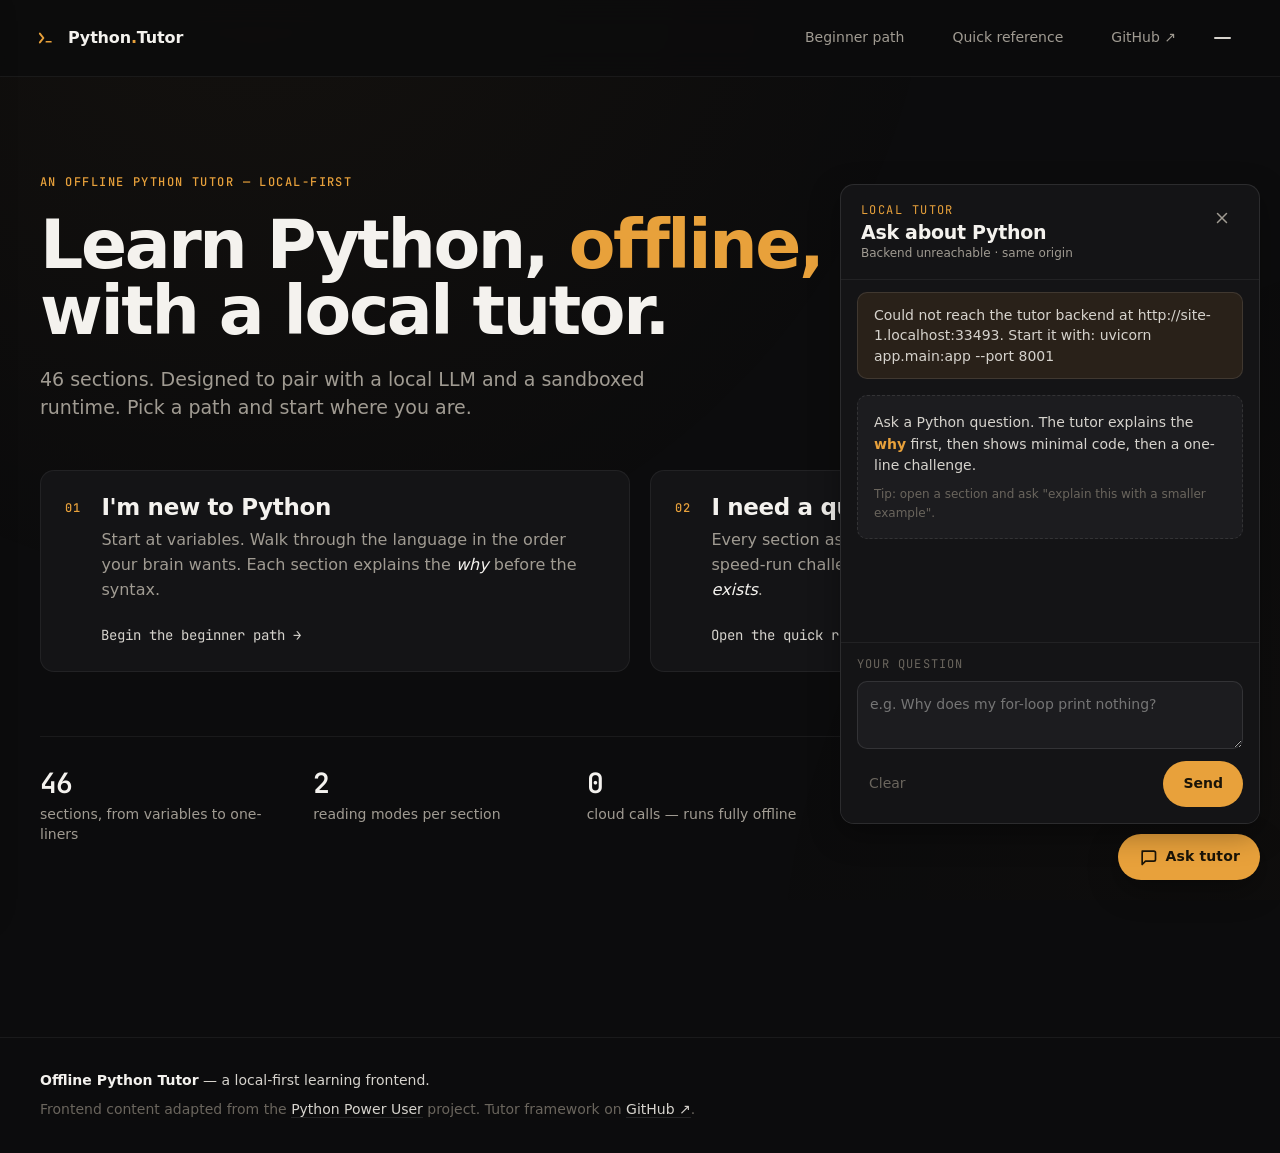
==== commit 99461d06: "wire frontend chat panel to backend /api/chat Adds a floating tutor chat module (frontend/tutor-chat" ====
--- a/frontend/index.html
+++ b/frontend/index.html
@@ -79,6 +79,15 @@
 
 <link rel="stylesheet" href="base.css?v=20260416c" />
 <link rel="stylesheet" href="style.css?v=20260416b" />
+<link rel="stylesheet" href="tutor-chat.css?v=20260516a" />
+
+<!--
+  Tutor backend base URL. Defaults to "" (same origin) which is what you want
+  when the backend serves the frontend (TUTOR_SERVE_FRONTEND=1). For split
+  static-server + backend dev, set content="http://localhost:8001" or override
+  at runtime via localStorage.setItem('tutor-backend', 'http://...').
+-->
+<meta name="tutor-backend" content="" />
 </head>
 <body>
 
@@ -258,6 +267,7 @@
 </noscript>
 
 <script src="app.js?v=20260416" defer></script>
+<script src="tutor-chat.js?v=20260516a" defer></script>
 
 <!-- Service Worker Registration + Cache Bust -->
 <script>
--- a/frontend/tutor-chat.css
+++ b/frontend/tutor-chat.css
@@ -0,0 +1,258 @@
+/* =========================================================
+   tutor-chat.css — Floating chat panel + FAB
+   Matches the dark, amber-accented design of style.css.
+   ========================================================= */
+
+.tutor-chat { position: fixed; inset: auto 0 0 auto; z-index: 60; }
+
+/* ---------- FAB ---------- */
+.tutor-chat__fab {
+  position: fixed;
+  right: calc(var(--sp-5) + env(safe-area-inset-right, 0px));
+  bottom: calc(var(--sp-5) + env(safe-area-inset-bottom, 0px));
+  display: inline-flex;
+  align-items: center;
+  gap: var(--sp-2);
+  padding: var(--sp-3) var(--sp-5);
+  background: var(--amber);
+  color: #1a1408;
+  font-weight: 700;
+  font-family: var(--font-sans);
+  border-radius: var(--r-pill);
+  box-shadow: var(--shadow-pop);
+  transition: transform var(--dur-1) var(--ease), background var(--dur-1) var(--ease);
+  z-index: 60;
+}
+.tutor-chat__fab:hover { background: var(--amber-soft); transform: translateY(-1px); }
+.tutor-chat__fab.is-open { background: var(--bg-2); color: var(--ink-0); }
+.tutor-chat__fab-label { font-size: var(--text-sm); letter-spacing: 0.01em; }
+
+@media (max-width: 519px) {
+  .tutor-chat__fab-label { display: none; }
+  .tutor-chat__fab { padding: var(--sp-3); }
+}
+
+/* ---------- Panel ---------- */
+.tutor-chat__panel {
+  position: fixed;
+  right: calc(var(--sp-5) + env(safe-area-inset-right, 0px));
+  bottom: calc(var(--sp-10) + env(safe-area-inset-bottom, 0px) + var(--sp-3));
+  width: min(420px, calc(100vw - var(--sp-7)));
+  height: min(640px, calc(100vh - var(--sp-12)));
+  display: flex;
+  flex-direction: column;
+  background: var(--bg-1);
+  border: 1px solid var(--line-2);
+  border-radius: var(--r-lg);
+  box-shadow: var(--shadow-pop);
+  overflow: hidden;
+  z-index: 60;
+}
+
+@media (max-width: 559px) {
+  .tutor-chat__panel {
+    left: var(--sp-3);
+    right: var(--sp-3);
+    bottom: calc(var(--sp-10) + env(safe-area-inset-bottom, 0px));
+    width: auto;
+    height: min(72vh, 560px);
+  }
+}
+
+.tutor-chat__head {
+  display: flex;
+  align-items: flex-start;
+  justify-content: space-between;
+  gap: var(--sp-3);
+  padding: var(--sp-4) var(--sp-5);
+  border-bottom: 1px solid var(--line-1);
+}
+.tutor-chat__head-text { display: grid; gap: 2px; }
+.tutor-chat__eyebrow {
+  font-family: var(--font-mono);
+  font-size: var(--text-xs);
+  letter-spacing: 0.12em;
+  text-transform: uppercase;
+  color: var(--amber);
+  margin: 0;
+}
+.tutor-chat__title {
+  font-size: var(--text-lg);
+  color: var(--ink-0);
+  margin: 0;
+}
+.tutor-chat__sub {
+  font-size: var(--text-xs);
+  color: var(--ink-2);
+  margin: 0;
+}
+.tutor-chat__close {
+  color: var(--ink-2);
+  padding: var(--sp-2);
+  border-radius: var(--r-sm);
+}
+.tutor-chat__close:hover { color: var(--ink-0); background: var(--bg-2); }
+
+.tutor-chat__banner {
+  margin: var(--sp-3) var(--sp-4) 0;
+  padding: var(--sp-3) var(--sp-4);
+  background: var(--amber-wash);
+  border: 1px solid var(--line-2);
+  border-radius: var(--r-md);
+  color: var(--ink-1);
+  font-size: var(--text-sm);
+  line-height: 1.45;
+}
+
+/* ---------- Log ---------- */
+.tutor-chat__log {
+  flex: 1;
+  min-height: 0;
+  overflow-y: auto;
+  padding: var(--sp-4) var(--sp-4) var(--sp-3);
+  display: flex;
+  flex-direction: column;
+  gap: var(--sp-3);
+}
+
+.tutor-chat__empty {
+  color: var(--ink-2);
+  font-size: var(--text-sm);
+  background: var(--bg-2);
+  border: 1px dashed var(--line-2);
+  border-radius: var(--r-md);
+  padding: var(--sp-4);
+  display: grid;
+  gap: var(--sp-2);
+}
+.tutor-chat__empty em { color: var(--amber); font-style: normal; font-weight: 700; }
+.tutor-chat__hint { color: var(--ink-3); font-size: var(--text-xs); }
+
+.tutor-chat__msg {
+  display: grid;
+  gap: 4px;
+  padding: var(--sp-3) var(--sp-4);
+  border-radius: var(--r-md);
+  font-size: var(--text-sm);
+  line-height: 1.55;
+  border: 1px solid var(--line-1);
+}
+.tutor-chat__msg--user {
+  background: var(--bg-2);
+  align-self: flex-end;
+  max-width: 95%;
+  border-color: var(--line-2);
+}
+.tutor-chat__msg--asst {
+  background: var(--bg-1);
+  align-self: flex-start;
+  max-width: 100%;
+}
+.tutor-chat__msg.is-pending { opacity: 0.85; }
+.tutor-chat__who {
+  font-family: var(--font-mono);
+  font-size: 0.7rem;
+  letter-spacing: 0.12em;
+  text-transform: uppercase;
+  color: var(--ink-3);
+}
+.tutor-chat__msg--user .tutor-chat__who { color: var(--ink-2); }
+.tutor-chat__msg--asst .tutor-chat__who { color: var(--amber); }
+
+.tutor-chat__body p { margin: 0; }
+.tutor-chat__body p + p { margin-top: var(--sp-2); }
+
+.tutor-chat__icode {
+  background: var(--bg-3);
+  color: var(--amber-soft);
+  border: 1px solid var(--line-1);
+  padding: 0.05em 0.35em;
+  border-radius: 4px;
+  font-size: 0.88em;
+}
+
+.tutor-chat__code {
+  background: var(--bg-3);
+  border: 1px solid var(--line-1);
+  border-radius: var(--r-sm);
+  padding: var(--sp-3);
+  margin: var(--sp-2) 0 0;
+  overflow-x: auto;
+  font-size: 0.82rem;
+  color: var(--ink-0);
+}
+.tutor-chat__code code { font-family: var(--font-mono); white-space: pre; }
+
+/* Pending "typing" dots */
+.tutor-chat__dots { display: inline-flex; gap: 4px; padding: 2px 0; }
+.tutor-chat__dots span {
+  width: 6px; height: 6px; border-radius: 50%;
+  background: var(--ink-3);
+  animation: tcDots 1.1s infinite ease-in-out;
+}
+.tutor-chat__dots span:nth-child(2) { animation-delay: 0.15s; }
+.tutor-chat__dots span:nth-child(3) { animation-delay: 0.3s; }
+@keyframes tcDots {
+  0%, 80%, 100% { opacity: 0.3; transform: translateY(0); }
+  40%           { opacity: 1;   transform: translateY(-2px); }
+}
+
+/* ---------- Form ---------- */
+.tutor-chat__form {
+  border-top: 1px solid var(--line-1);
+  padding: var(--sp-3) var(--sp-4) var(--sp-4);
+  display: grid;
+  gap: var(--sp-3);
+  background: var(--bg-1);
+}
+.tutor-chat__field { display: grid; gap: var(--sp-2); }
+.tutor-chat__label {
+  font-family: var(--font-mono);
+  font-size: var(--text-xs);
+  letter-spacing: 0.1em;
+  text-transform: uppercase;
+  color: var(--ink-3);
+}
+.tutor-chat__field textarea {
+  resize: vertical;
+  min-height: 56px;
+  max-height: 200px;
+  width: 100%;
+  background: var(--bg-2);
+  color: var(--ink-0);
+  border: 1px solid var(--line-2);
+  border-radius: var(--r-md);
+  padding: var(--sp-3);
+  font-family: var(--font-sans);
+  font-size: var(--text-sm);
+  line-height: 1.5;
+}
+.tutor-chat__field textarea:focus {
+  outline: 2px solid var(--line-focus);
+  outline-offset: 1px;
+  border-color: var(--amber-deep);
+}
+.tutor-chat__row {
+  display: flex;
+  justify-content: space-between;
+  align-items: center;
+  gap: var(--sp-3);
+}
+.tutor-chat__ghost {
+  color: var(--ink-3);
+  font-size: var(--text-sm);
+  padding: var(--sp-2) var(--sp-3);
+  border-radius: var(--r-sm);
+}
+.tutor-chat__ghost:hover { color: var(--ink-1); background: var(--bg-2); }
+.tutor-chat__send {
+  background: var(--amber);
+  color: #1a1408;
+  font-weight: 700;
+  font-size: var(--text-sm);
+  padding: var(--sp-3) var(--sp-5);
+  border-radius: var(--r-pill);
+  transition: background var(--dur-1) var(--ease), opacity var(--dur-1) var(--ease);
+}
+.tutor-chat__send:hover { background: var(--amber-soft); }
+.tutor-chat__send:disabled { opacity: 0.6; cursor: progress; }
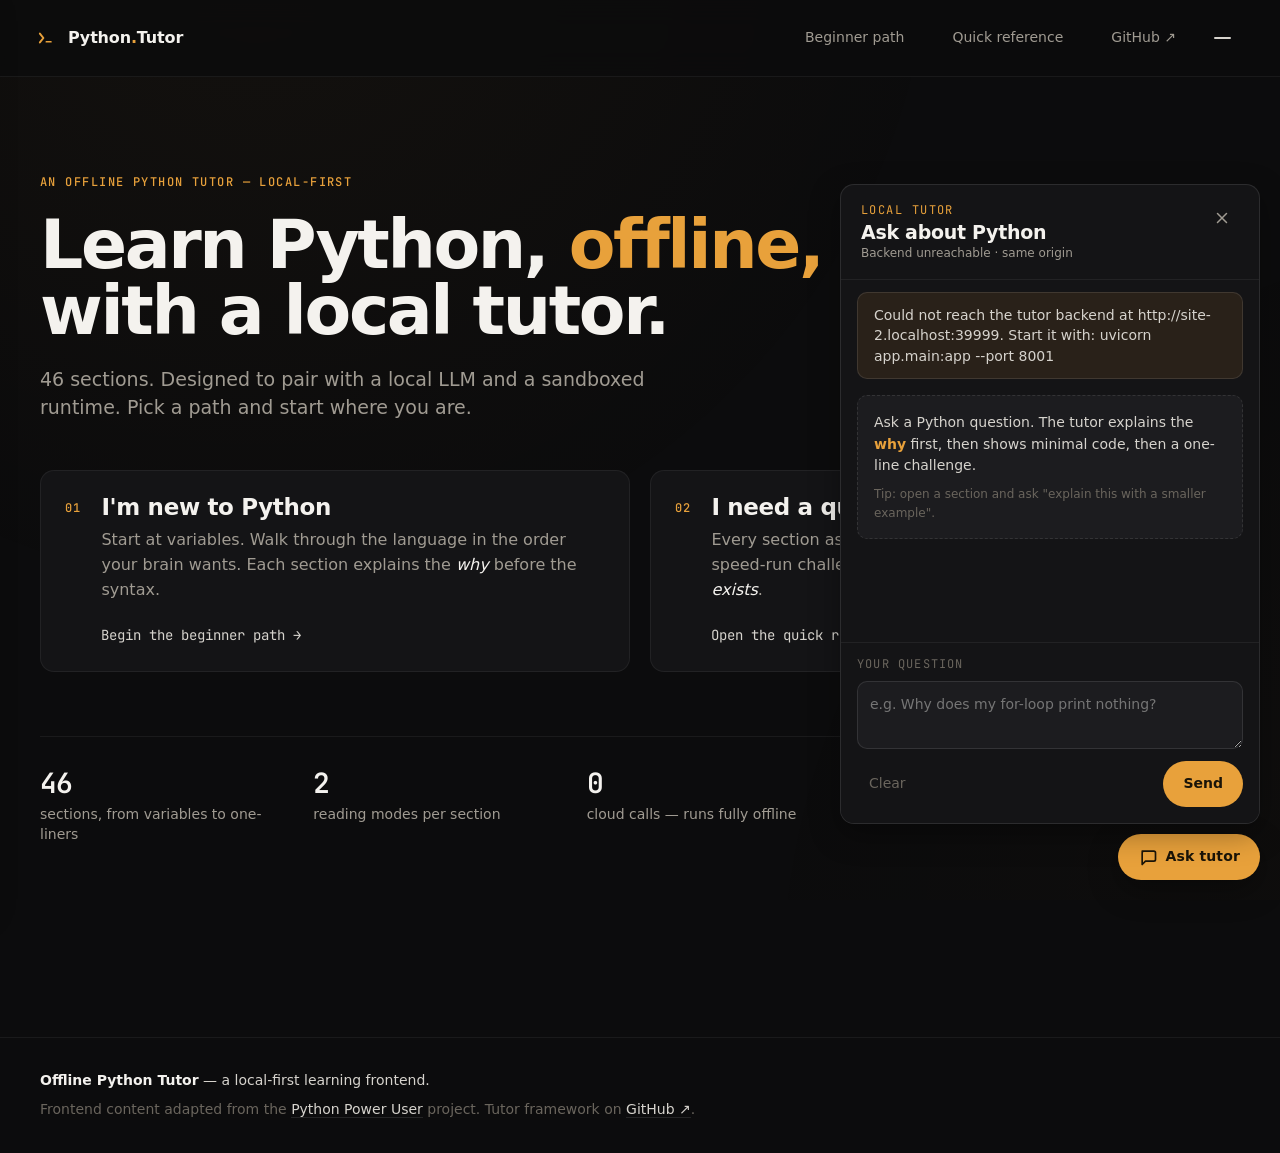
==== commit 291f5df1: "integrate inline code lab: lesson + run + evaluate Adds the second piece of tutor interactivity on t" ====
--- a/frontend/index.html
+++ b/frontend/index.html
@@ -80,6 +80,7 @@
 <link rel="stylesheet" href="base.css?v=20260416c" />
 <link rel="stylesheet" href="style.css?v=20260416b" />
 <link rel="stylesheet" href="tutor-chat.css?v=20260516a" />
+<link rel="stylesheet" href="tutor-codelab.css?v=20260516a" />
 
 <!--
   Tutor backend base URL. Defaults to "" (same origin) which is what you want
@@ -266,6 +267,7 @@
   </div>
 </noscript>
 
+<script src="tutor-codelab.js?v=20260516a" defer></script>
 <script src="app.js?v=20260416" defer></script>
 <script src="tutor-chat.js?v=20260516a" defer></script>
 
--- a/frontend/tutor-codelab.css
+++ b/frontend/tutor-codelab.css
@@ -0,0 +1,268 @@
+/* =========================================================
+   tutor-codelab.css — inline code-lab pane
+   Reuses tokens from base.css + tutor-chat.css. Restrained:
+   one accent colour, dark surfaces, mono labels.
+   ========================================================= */
+
+.codelab {
+  margin-top: 2.5rem;
+  padding: 1.25rem 1.25rem 1.5rem;
+  border: 1px solid rgba(255, 255, 255, 0.08);
+  border-radius: 12px;
+  background: rgba(20, 20, 24, 0.55);
+  font: inherit;
+}
+
+.codelab__head {
+  margin: 0 0 1rem;
+}
+
+.codelab__title {
+  margin: 0;
+  font-size: 1.05rem;
+  letter-spacing: 0.02em;
+  color: #f5d58a;
+}
+
+.codelab__sub {
+  margin: 0.25rem 0 0;
+  font-size: 0.9rem;
+  color: rgba(255, 255, 255, 0.72);
+}
+
+.codelab__field {
+  display: block;
+  margin: 0.75rem 0;
+}
+
+.codelab__label {
+  display: block;
+  font-family: ui-monospace, SFMono-Regular, Menlo, Monaco, Consolas, monospace;
+  font-size: 0.72rem;
+  letter-spacing: 0.08em;
+  text-transform: uppercase;
+  color: rgba(255, 255, 255, 0.55);
+  margin-bottom: 0.35rem;
+}
+
+.codelab__editor {
+  width: 100%;
+  min-height: 10em;
+  resize: vertical;
+  padding: 0.7rem 0.85rem;
+  border: 1px solid rgba(255, 255, 255, 0.12);
+  border-radius: 8px;
+  background: #0c0d10;
+  color: #e7e7ea;
+  font-family: ui-monospace, SFMono-Regular, Menlo, Monaco, Consolas, monospace;
+  font-size: 0.92rem;
+  line-height: 1.5;
+  tab-size: 4;
+}
+
+.codelab__editor:focus {
+  outline: none;
+  border-color: #f5d58a;
+  box-shadow: 0 0 0 2px rgba(245, 213, 138, 0.18);
+}
+
+.codelab__field--q .codelab__q {
+  width: 100%;
+  padding: 0.55rem 0.7rem;
+  background: #0c0d10;
+  border: 1px solid rgba(255, 255, 255, 0.12);
+  border-radius: 8px;
+  color: #e7e7ea;
+  font: inherit;
+}
+
+.codelab__field--q .codelab__q:focus {
+  outline: none;
+  border-color: #f5d58a;
+  box-shadow: 0 0 0 2px rgba(245, 213, 138, 0.18);
+}
+
+.codelab__bar {
+  display: flex;
+  flex-wrap: wrap;
+  align-items: center;
+  gap: 0.5rem;
+  margin-top: 0.75rem;
+}
+
+.codelab__spacer { flex: 1; }
+
+.codelab__safety {
+  font-family: ui-monospace, SFMono-Regular, Menlo, Monaco, Consolas, monospace;
+  font-size: 0.72rem;
+  letter-spacing: 0.04em;
+  color: rgba(255, 255, 255, 0.5);
+  padding: 0.25rem 0.5rem;
+  border: 1px dashed rgba(255, 255, 255, 0.15);
+  border-radius: 999px;
+}
+
+.codelab__btn {
+  appearance: none;
+  border: 1px solid rgba(255, 255, 255, 0.15);
+  background: transparent;
+  color: #e7e7ea;
+  padding: 0.45rem 0.95rem;
+  border-radius: 8px;
+  font: inherit;
+  cursor: pointer;
+  transition: background 120ms ease, border-color 120ms ease;
+}
+
+.codelab__btn:hover:not(:disabled) {
+  background: rgba(255, 255, 255, 0.06);
+}
+
+.codelab__btn:disabled {
+  opacity: 0.55;
+  cursor: not-allowed;
+}
+
+.codelab__btn--ghost {
+  border-color: rgba(255, 255, 255, 0.1);
+  color: rgba(255, 255, 255, 0.7);
+}
+
+.codelab__btn--primary {
+  background: #f5d58a;
+  color: #1a1a1d;
+  border-color: #f5d58a;
+}
+
+.codelab__btn--primary:hover:not(:disabled) {
+  background: #ffe19f;
+  border-color: #ffe19f;
+}
+
+.codelab__results {
+  margin-top: 1rem;
+}
+
+.codelab__runline {
+  display: flex;
+  align-items: center;
+  gap: 0.5rem;
+  font-family: ui-monospace, SFMono-Regular, Menlo, Monaco, Consolas, monospace;
+  font-size: 0.78rem;
+  color: rgba(255, 255, 255, 0.7);
+  margin: 0.4rem 0 0.25rem;
+}
+
+.codelab__dot {
+  width: 8px;
+  height: 8px;
+  border-radius: 50%;
+  background: #888;
+  display: inline-block;
+}
+
+.codelab__dot--ok      { background: #6dd58c; }
+.codelab__dot--error   { background: #f0846c; }
+.codelab__dot--timeout { background: #f5d58a; }
+
+.codelab__io {
+  margin: 0.25rem 0;
+  border: 1px solid rgba(255, 255, 255, 0.08);
+  border-radius: 8px;
+  background: #0c0d10;
+}
+
+.codelab__io > summary {
+  padding: 0.35rem 0.65rem;
+  cursor: pointer;
+  font-family: ui-monospace, SFMono-Regular, Menlo, Monaco, Consolas, monospace;
+  font-size: 0.72rem;
+  letter-spacing: 0.05em;
+  text-transform: uppercase;
+  color: rgba(255, 255, 255, 0.55);
+}
+
+.codelab__io--err > summary { color: #f0846c; }
+
+.codelab__pre {
+  margin: 0;
+  padding: 0.5rem 0.75rem 0.75rem;
+  font-family: ui-monospace, SFMono-Regular, Menlo, Monaco, Consolas, monospace;
+  font-size: 0.85rem;
+  color: #e7e7ea;
+  white-space: pre-wrap;
+  overflow-x: auto;
+}
+
+.codelab__feedback {
+  margin-top: 0.75rem;
+  padding: 0.85rem 1rem 1rem;
+  border: 1px solid rgba(245, 213, 138, 0.25);
+  border-radius: 10px;
+  background: rgba(245, 213, 138, 0.05);
+}
+
+.codelab__verdict-row {
+  display: flex;
+  align-items: baseline;
+  justify-content: space-between;
+  gap: 0.75rem;
+  margin-bottom: 0.4rem;
+}
+
+.codelab__verdict {
+  font-family: ui-monospace, SFMono-Regular, Menlo, Monaco, Consolas, monospace;
+  font-size: 0.72rem;
+  letter-spacing: 0.08em;
+  text-transform: uppercase;
+  padding: 0.2rem 0.55rem;
+  border-radius: 999px;
+  border: 1px solid rgba(255, 255, 255, 0.15);
+}
+
+.codelab__verdict--passed     { color: #6dd58c; border-color: rgba(109, 213, 140, 0.4); }
+.codelab__verdict--needs_work { color: #f5d58a; border-color: rgba(245, 213, 138, 0.4); }
+.codelab__verdict--error      { color: #f0846c; border-color: rgba(240, 132, 108, 0.4); }
+
+.codelab__model {
+  font-family: ui-monospace, SFMono-Regular, Menlo, Monaco, Consolas, monospace;
+  font-size: 0.7rem;
+  color: rgba(255, 255, 255, 0.4);
+}
+
+.codelab__body p { margin: 0.4rem 0; }
+.codelab__next  { margin-top: 0.55rem; color: #f5d58a; }
+
+.codelab__icode {
+  font-family: ui-monospace, SFMono-Regular, Menlo, Monaco, Consolas, monospace;
+  background: rgba(255, 255, 255, 0.08);
+  padding: 0.05em 0.35em;
+  border-radius: 4px;
+  font-size: 0.92em;
+}
+
+.codelab__code {
+  margin: 0.4rem 0;
+  padding: 0.5rem 0.75rem;
+  background: #0c0d10;
+  border: 1px solid rgba(255, 255, 255, 0.08);
+  border-radius: 6px;
+  font-family: ui-monospace, SFMono-Regular, Menlo, Monaco, Consolas, monospace;
+  font-size: 0.85rem;
+  white-space: pre-wrap;
+  overflow-x: auto;
+}
+
+.codelab__error {
+  padding: 0.5rem 0.75rem;
+  border: 1px solid rgba(240, 132, 108, 0.4);
+  background: rgba(240, 132, 108, 0.08);
+  color: #f0846c;
+  border-radius: 8px;
+  font-size: 0.9rem;
+}
+
+@media (max-width: 520px) {
+  .codelab { padding: 1rem; }
+  .codelab__safety { display: none; }
+}
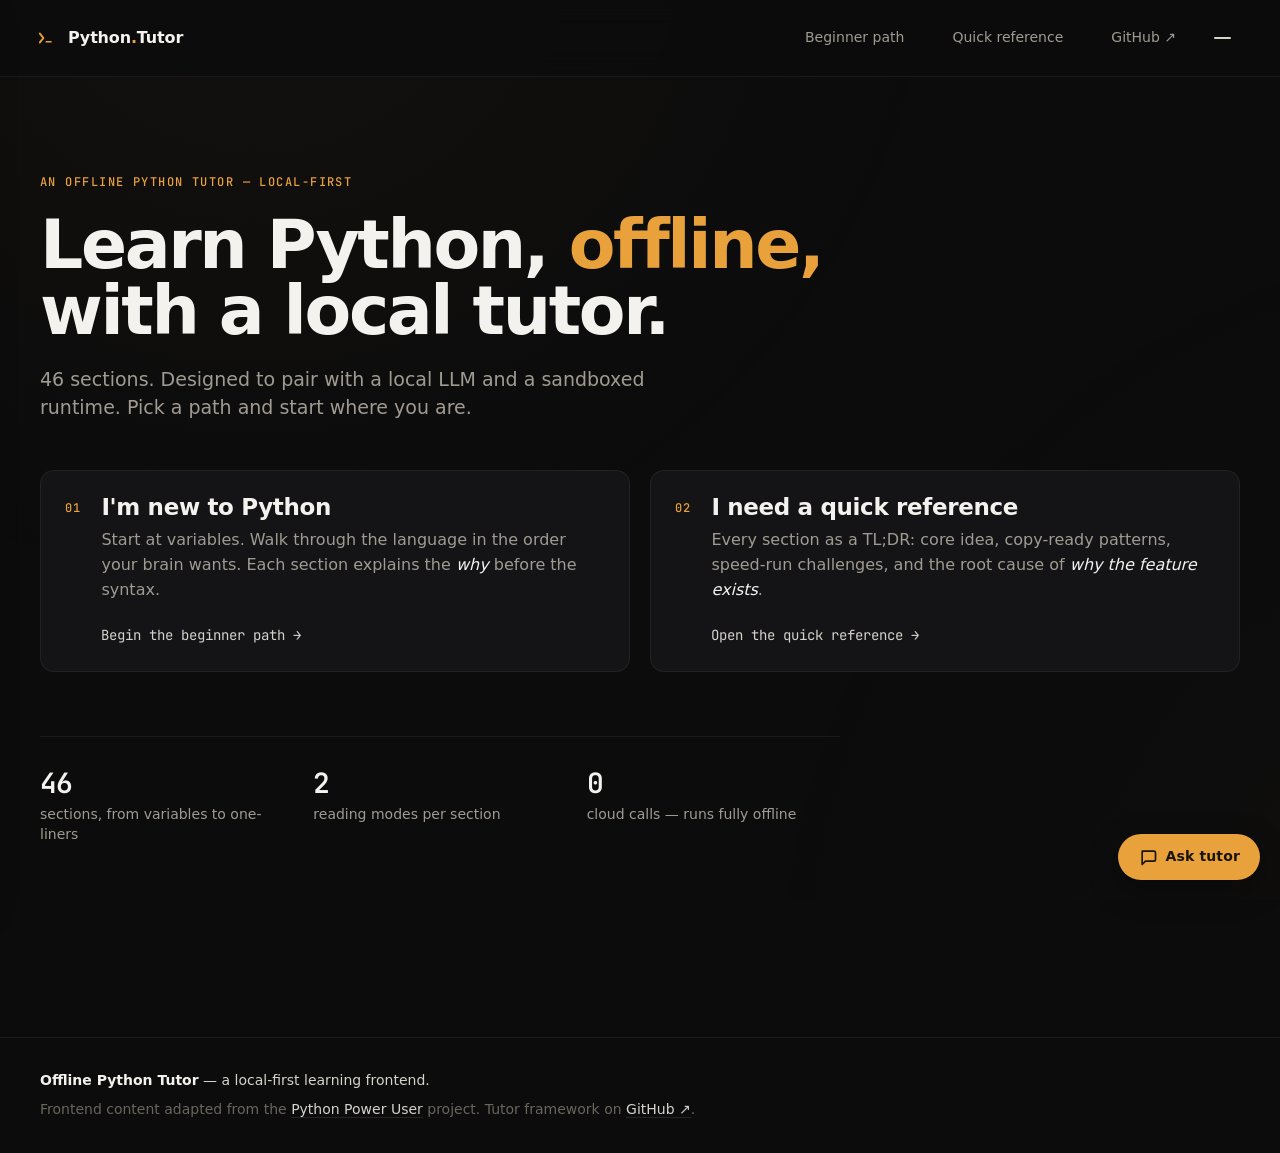
==== commit 6bdce2c1: "fix: make tutor chat close X actually close the panel Root cause: .tutor-chat__panel sets `display: " ====
--- a/frontend/index.html
+++ b/frontend/index.html
@@ -79,7 +79,7 @@
 
 <link rel="stylesheet" href="base.css?v=20260416c" />
 <link rel="stylesheet" href="style.css?v=20260416b" />
-<link rel="stylesheet" href="tutor-chat.css?v=20260516a" />
+<link rel="stylesheet" href="tutor-chat.css?v=20260519a" />
 <link rel="stylesheet" href="tutor-codelab.css?v=20260516a" />
 
 <!--
@@ -269,7 +269,7 @@
 
 <script src="tutor-codelab.js?v=20260516a" defer></script>
 <script src="app.js?v=20260416" defer></script>
-<script src="tutor-chat.js?v=20260516a" defer></script>
+<script src="tutor-chat.js?v=20260519a" defer></script>
 
 <!-- Service Worker Registration + Cache Bust -->
 <script>
--- a/frontend/tutor-chat.css
+++ b/frontend/tutor-chat.css
@@ -46,8 +46,14 @@
   border-radius: var(--r-lg);
   box-shadow: var(--shadow-pop);
   overflow: hidden;
-  z-index: 60;
-}
+  z-index: 61;
+}
+
+/* The class above sets display:flex, which has the same specificity as the UA
+   rule [hidden] { display: none }. Author rules win the cascade, so the
+   hidden attribute would otherwise be a no-op and the panel would never
+   close. Re-assert display:none for the hidden state. */
+.tutor-chat__panel[hidden] { display: none; }
 
 @media (max-width: 559px) {
   .tutor-chat__panel {
@@ -256,3 +262,27 @@
 }
 .tutor-chat__send:hover { background: var(--amber-soft); }
 .tutor-chat__send:disabled { opacity: 0.6; cursor: progress; }
+
+.tutor-chat__refs {
+  margin: 0.5rem 0 0;
+  padding: 0.5rem 0.65rem;
+  border: 1px solid rgba(255, 255, 255, 0.08);
+  background: rgba(255, 255, 255, 0.03);
+  border-radius: 6px;
+  font-size: 0.82rem;
+}
+.tutor-chat__refs header {
+  display: flex;
+  justify-content: space-between;
+  align-items: baseline;
+  margin-bottom: 0.25rem;
+}
+.tutor-chat__refs header strong { color: var(--amber); font-weight: 600; }
+.tutor-chat__refs header span {
+  font-family: ui-monospace, SFMono-Regular, Menlo, Monaco, Consolas, monospace;
+  font-size: 0.68rem;
+  color: var(--ink-3);
+}
+.tutor-chat__refs ul { margin: 0; padding-left: 1.05rem; list-style: disc; }
+.tutor-chat__refs a { color: #9ec5ff; text-decoration: none; border-bottom: 1px dotted rgba(158, 197, 255, 0.4); }
+.tutor-chat__refs a:hover { color: #c8defc; }
--- a/frontend/tutor-codelab.css
+++ b/frontend/tutor-codelab.css
@@ -262,6 +262,62 @@
   font-size: 0.9rem;
 }
 
+.codelab__docs {
+  margin-top: 0.85rem;
+  padding: 0.6rem 0.75rem 0.75rem;
+  border: 1px solid rgba(255, 255, 255, 0.08);
+  border-radius: 8px;
+  background: rgba(255, 255, 255, 0.03);
+  font-size: 0.88rem;
+}
+
+.codelab__docs-head {
+  display: flex;
+  justify-content: space-between;
+  align-items: baseline;
+  gap: 0.75rem;
+  margin-bottom: 0.4rem;
+}
+
+.codelab__docs-head strong {
+  color: #f5d58a;
+  font-weight: 600;
+  letter-spacing: 0.02em;
+}
+
+.codelab__docs-status {
+  font-family: ui-monospace, SFMono-Regular, Menlo, Monaco, Consolas, monospace;
+  font-size: 0.7rem;
+  color: rgba(255, 255, 255, 0.4);
+}
+
+.codelab__docs-list {
+  margin: 0;
+  padding-left: 1.1rem;
+  list-style: disc;
+}
+
+.codelab__docs-list li { margin: 0.15rem 0; }
+
+.codelab__doc-link {
+  color: #9ec5ff;
+  text-decoration: none;
+  border-bottom: 1px dotted rgba(158, 197, 255, 0.4);
+}
+
+.codelab__doc-link:hover,
+.codelab__doc-link:focus {
+  color: #c8defc;
+  border-bottom-color: rgba(200, 222, 252, 0.8);
+}
+
+.codelab__docs-note {
+  margin: 0.4rem 0 0;
+  font-size: 0.78rem;
+  font-style: italic;
+  color: rgba(255, 255, 255, 0.55);
+}
+
 @media (max-width: 520px) {
   .codelab { padding: 1rem; }
   .codelab__safety { display: none; }
